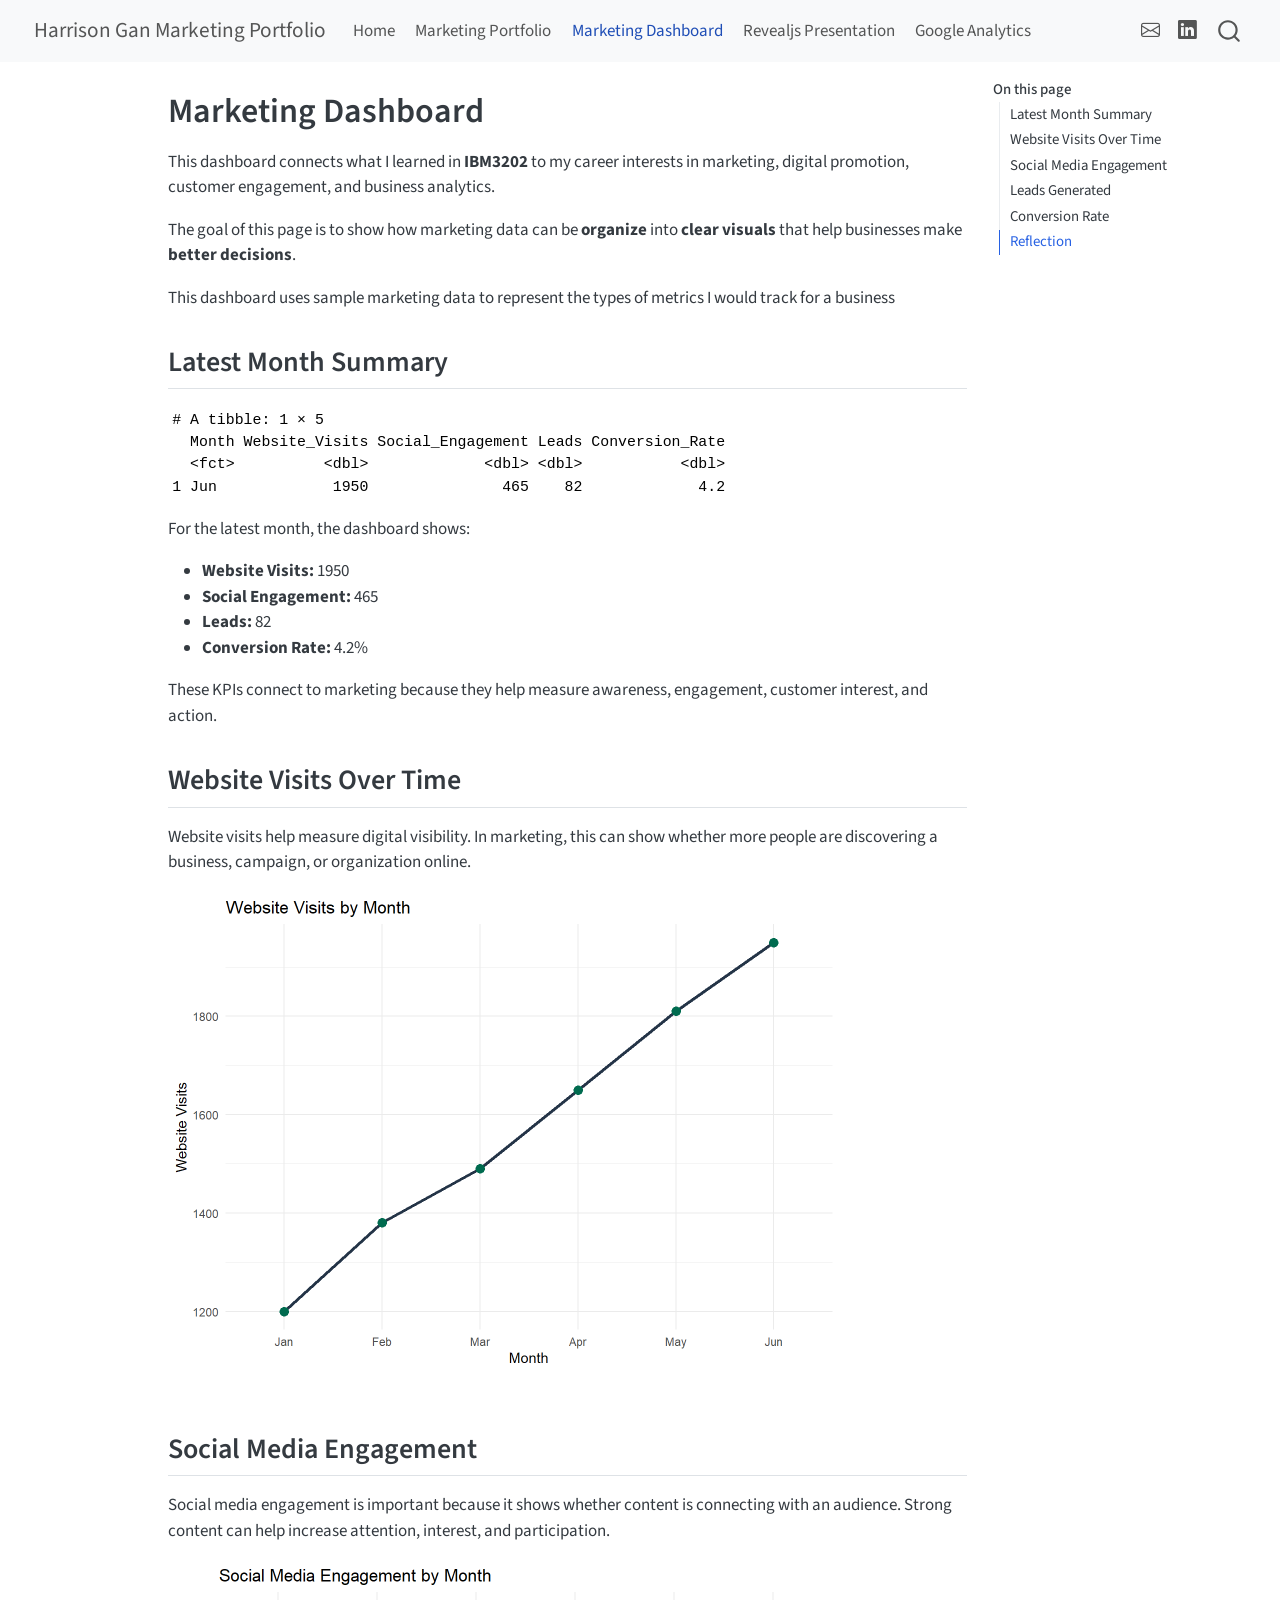
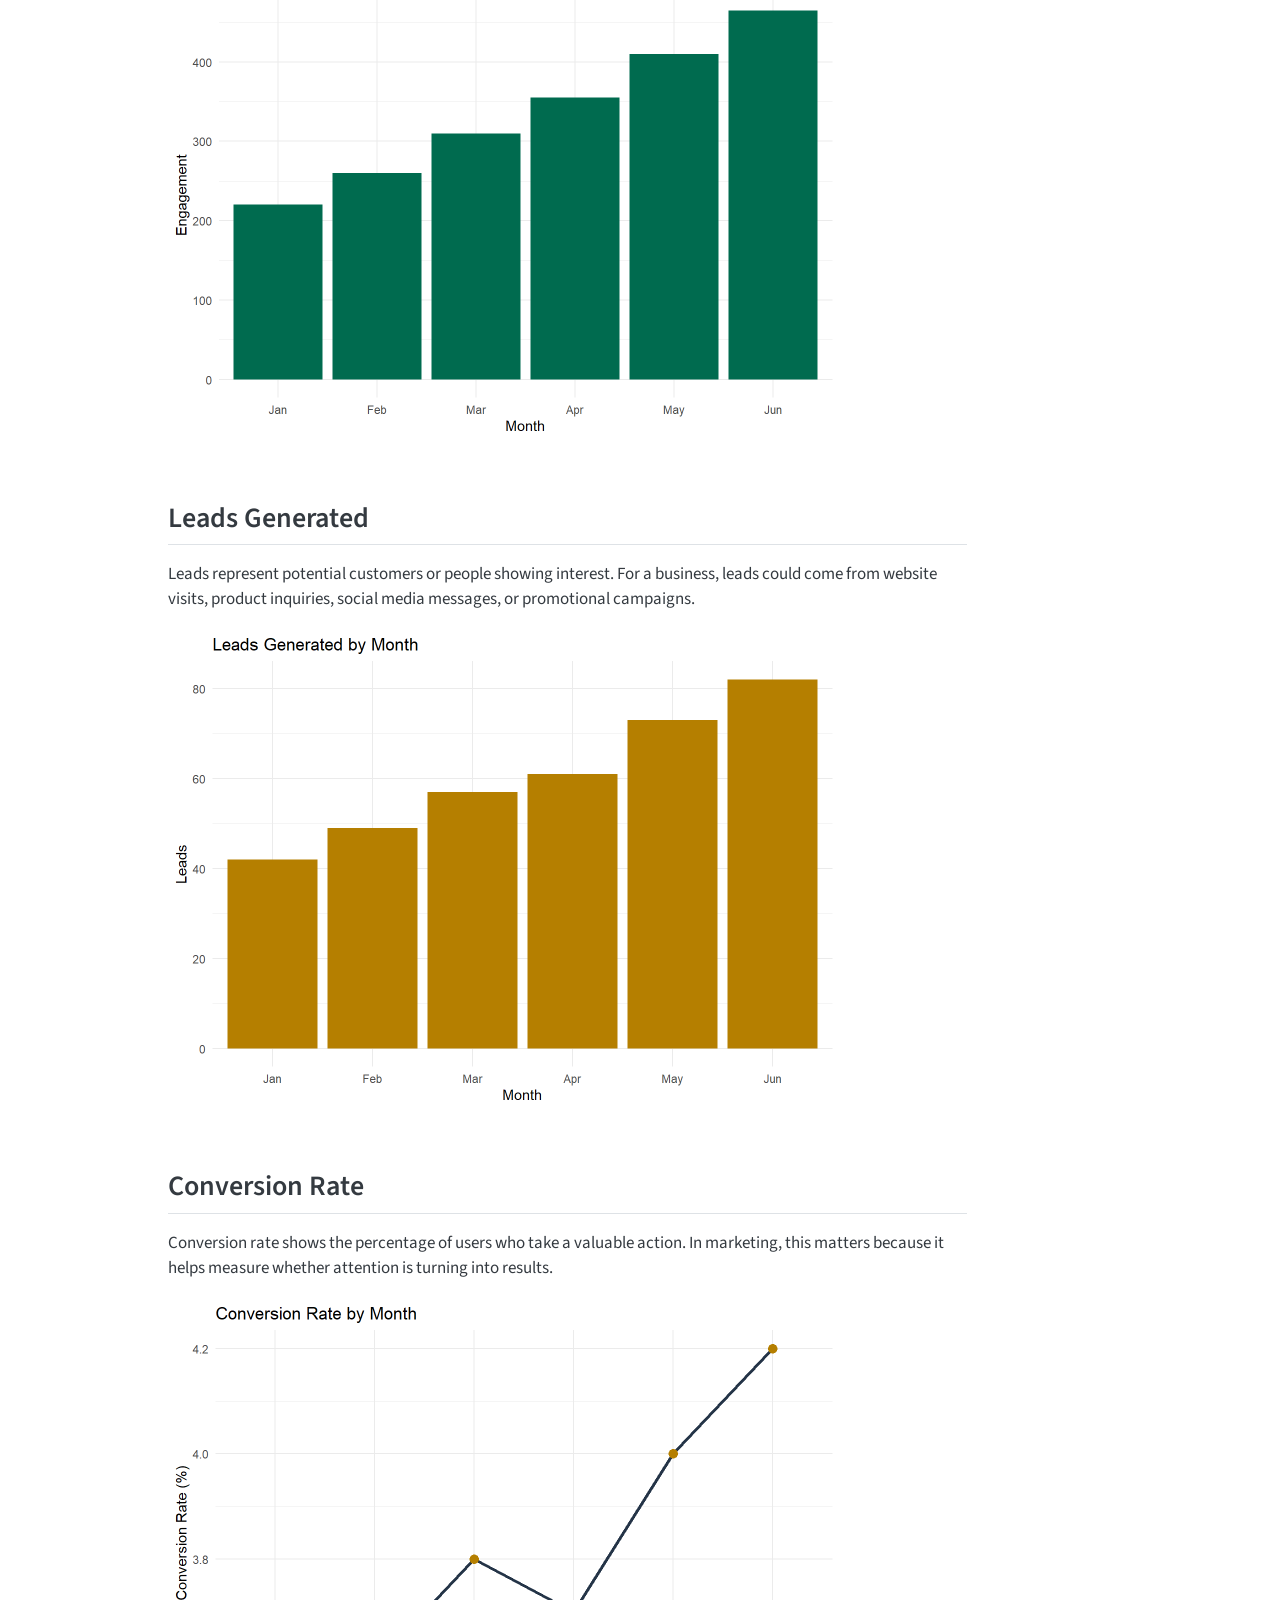
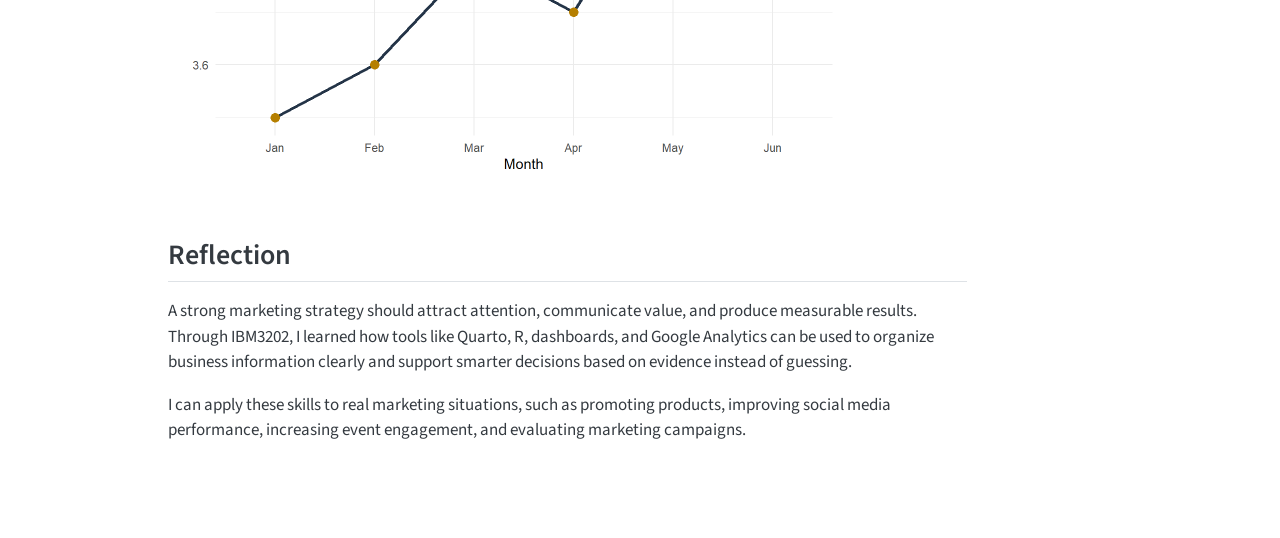
==== docs/dashboard.html @ 4f41158d "Add files via upload" ====
<!DOCTYPE html>
<html xmlns="http://www.w3.org/1999/xhtml" lang="en" xml:lang="en"><head>

<meta charset="utf-8">
<meta name="generator" content="quarto-1.8.25">

<meta name="viewport" content="width=device-width, initial-scale=1.0, user-scalable=yes">


<title>Marketing Dashboard – Harrison Gan Marketing Portfolio</title>
<style>
code{white-space: pre-wrap;}
span.smallcaps{font-variant: small-caps;}
div.columns{display: flex; gap: min(4vw, 1.5em);}
div.column{flex: auto; overflow-x: auto;}
div.hanging-indent{margin-left: 1.5em; text-indent: -1.5em;}
ul.task-list{list-style: none;}
ul.task-list li input[type="checkbox"] {
  width: 0.8em;
  margin: 0 0.8em 0.2em -1em; /* quarto-specific, see https://github.com/quarto-dev/quarto-cli/issues/4556 */ 
  vertical-align: middle;
}
</style>


<script src="site_libs/quarto-nav/quarto-nav.js"></script>
<script src="site_libs/quarto-nav/headroom.min.js"></script>
<script src="site_libs/clipboard/clipboard.min.js"></script>
<script src="site_libs/quarto-search/autocomplete.umd.js"></script>
<script src="site_libs/quarto-search/fuse.min.js"></script>
<script src="site_libs/quarto-search/quarto-search.js"></script>
<meta name="quarto:offset" content="./">
<script src="site_libs/quarto-html/quarto.js" type="module"></script>
<script src="site_libs/quarto-html/tabsets/tabsets.js" type="module"></script>
<script src="site_libs/quarto-html/axe/axe-check.js" type="module"></script>
<script src="site_libs/quarto-html/popper.min.js"></script>
<script src="site_libs/quarto-html/tippy.umd.min.js"></script>
<script src="site_libs/quarto-html/anchor.min.js"></script>
<link href="site_libs/quarto-html/tippy.css" rel="stylesheet">
<link href="site_libs/quarto-html/quarto-syntax-highlighting-7b89279ff1a6dce999919e0e67d4d9ec.css" rel="stylesheet" id="quarto-text-highlighting-styles">
<script src="site_libs/bootstrap/bootstrap.min.js"></script>
<link href="site_libs/bootstrap/bootstrap-icons.css" rel="stylesheet">
<link href="site_libs/bootstrap/bootstrap-e31584831b205ffbb2d98406f31c2a5b.min.css" rel="stylesheet" append-hash="true" id="quarto-bootstrap" data-mode="light">
<script id="quarto-search-options" type="application/json">{
  "location": "navbar",
  "copy-button": false,
  "collapse-after": 3,
  "panel-placement": "end",
  "type": "overlay",
  "limit": 50,
  "keyboard-shortcut": [
    "f",
    "/",
    "s"
  ],
  "show-item-context": false,
  "language": {
    "search-no-results-text": "No results",
    "search-matching-documents-text": "matching documents",
    "search-copy-link-title": "Copy link to search",
    "search-hide-matches-text": "Hide additional matches",
    "search-more-match-text": "more match in this document",
    "search-more-matches-text": "more matches in this document",
    "search-clear-button-title": "Clear",
    "search-text-placeholder": "",
    "search-detached-cancel-button-title": "Cancel",
    "search-submit-button-title": "Submit",
    "search-label": "Search"
  }
}</script>


<link rel="stylesheet" href="styles.css">
</head>

<body class="nav-fixed quarto-light">

<div id="quarto-search-results"></div>
  <header id="quarto-header" class="headroom fixed-top">
    <nav class="navbar navbar-expand-lg " data-bs-theme="dark">
      <div class="navbar-container container-fluid">
      <div class="navbar-brand-container mx-auto">
    <a href="./index.html" class="navbar-brand navbar-brand-logo">
    </a>
    <a class="navbar-brand" href="./index.html">
    <span class="navbar-title">Harrison Gan Marketing Portfolio</span>
    </a>
  </div>
            <div id="quarto-search" class="" title="Search"></div>
          <button class="navbar-toggler" type="button" data-bs-toggle="collapse" data-bs-target="#navbarCollapse" aria-controls="navbarCollapse" role="menu" aria-expanded="false" aria-label="Toggle navigation" onclick="if (window.quartoToggleHeadroom) { window.quartoToggleHeadroom(); }">
  <span class="navbar-toggler-icon"></span>
</button>
          <div class="collapse navbar-collapse" id="navbarCollapse">
            <ul class="navbar-nav navbar-nav-scroll me-auto">
  <li class="nav-item">
    <a class="nav-link" href="./index.html"> 
<span class="menu-text">Home</span></a>
  </li>  
  <li class="nav-item">
    <a class="nav-link" href="./projects.html"> 
<span class="menu-text">Marketing Portfolio</span></a>
  </li>  
  <li class="nav-item">
    <a class="nav-link active" href="./dashboard.html" aria-current="page"> 
<span class="menu-text">Marketing Dashboard</span></a>
  </li>  
  <li class="nav-item">
    <a class="nav-link" href="./presentation.html"> 
<span class="menu-text">Revealjs Presentation</span></a>
  </li>  
  <li class="nav-item">
    <a class="nav-link" href="./google-analytics.html"> 
<span class="menu-text">Google Analytics</span></a>
  </li>  
</ul>
            <ul class="navbar-nav navbar-nav-scroll ms-auto">
  <li class="nav-item compact">
    <a class="nav-link" href="mailto:harrisongan@cpp.edu"> <i class="bi bi-envelope" role="img" aria-label="Email">
</i> 
<span class="menu-text"></span></a>
  </li>  
  <li class="nav-item compact">
    <a class="nav-link" href="https://www.linkedin.com/in/harrison-gan-1943842a3"> <i class="bi bi-linkedin" role="img" aria-label="LinkedIn">
</i> 
<span class="menu-text"></span></a>
  </li>  
</ul>
          </div> <!-- /navcollapse -->
            <div class="quarto-navbar-tools">
</div>
      </div> <!-- /container-fluid -->
    </nav>
</header>
<!-- content -->
<div id="quarto-content" class="quarto-container page-columns page-rows-contents page-layout-article page-navbar">
<!-- sidebar -->
<!-- margin-sidebar -->
    <div id="quarto-margin-sidebar" class="sidebar margin-sidebar">
        <nav id="TOC" role="doc-toc" class="toc-active">
    <h2 id="toc-title">On this page</h2>
   
  <ul>
  <li><a href="#latest-month-summary" id="toc-latest-month-summary" class="nav-link active" data-scroll-target="#latest-month-summary">Latest Month Summary</a></li>
  <li><a href="#website-visits-over-time" id="toc-website-visits-over-time" class="nav-link" data-scroll-target="#website-visits-over-time">Website Visits Over Time</a></li>
  <li><a href="#social-media-engagement" id="toc-social-media-engagement" class="nav-link" data-scroll-target="#social-media-engagement">Social Media Engagement</a></li>
  <li><a href="#leads-generated" id="toc-leads-generated" class="nav-link" data-scroll-target="#leads-generated">Leads Generated</a></li>
  <li><a href="#conversion-rate" id="toc-conversion-rate" class="nav-link" data-scroll-target="#conversion-rate">Conversion Rate</a></li>
  <li><a href="#reflection" id="toc-reflection" class="nav-link" data-scroll-target="#reflection">Reflection</a></li>
  </ul>
</nav>
    </div>
<!-- main -->
<main class="content" id="quarto-document-content">

<header id="title-block-header" class="quarto-title-block default">
<div class="quarto-title">
<h1 class="title">Marketing Dashboard</h1>
</div>



<div class="quarto-title-meta">

    
  
    
  </div>
  


</header>


<p>This dashboard connects what I learned in <strong>IBM3202</strong> to my career interests in marketing, digital promotion, customer engagement, and business analytics.</p>
<p>The goal of this page is to show how marketing data can be <strong>organize</strong> into <strong>clear visuals</strong> that help businesses make <strong>better decisions</strong>.</p>
<p>This dashboard uses sample marketing data to represent the types of metrics I would track for a business</p>
<section id="latest-month-summary" class="level2">
<h2 class="anchored" data-anchor-id="latest-month-summary">Latest Month Summary</h2>
<div class="cell">
<div class="cell-output cell-output-stdout">
<pre><code># A tibble: 1 × 5
  Month Website_Visits Social_Engagement Leads Conversion_Rate
  &lt;fct&gt;          &lt;dbl&gt;             &lt;dbl&gt; &lt;dbl&gt;           &lt;dbl&gt;
1 Jun             1950               465    82             4.2</code></pre>
</div>
</div>
<p>For the latest month, the dashboard shows:</p>
<ul>
<li><strong>Website Visits:</strong> 1950</li>
<li><strong>Social Engagement:</strong> 465</li>
<li><strong>Leads:</strong> 82</li>
<li><strong>Conversion Rate:</strong> 4.2%</li>
</ul>
<p>These KPIs connect to marketing because they help measure awareness, engagement, customer interest, and action.</p>
</section>
<section id="website-visits-over-time" class="level2">
<h2 class="anchored" data-anchor-id="website-visits-over-time">Website Visits Over Time</h2>
<p>Website visits help measure digital visibility. In marketing, this can show whether more people are discovering a business, campaign, or organization online.</p>
<div class="cell">
<div class="cell-output-display">
<div>
<figure class="figure">
<p><img src="dashboard_files/figure-html/unnamed-chunk-2-1.png" class="img-fluid figure-img" width="672"></p>
</figure>
</div>
</div>
</div>
</section>
<section id="social-media-engagement" class="level2">
<h2 class="anchored" data-anchor-id="social-media-engagement">Social Media Engagement</h2>
<p>Social media engagement is important because it shows whether content is connecting with an audience. Strong content can help increase attention, interest, and participation.</p>
<div class="cell">
<div class="cell-output-display">
<div>
<figure class="figure">
<p><img src="dashboard_files/figure-html/unnamed-chunk-3-1.png" class="img-fluid figure-img" width="672"></p>
</figure>
</div>
</div>
</div>
</section>
<section id="leads-generated" class="level2">
<h2 class="anchored" data-anchor-id="leads-generated">Leads Generated</h2>
<p>Leads represent potential customers or people showing interest. For a business, leads could come from website visits, product inquiries, social media messages, or promotional campaigns.</p>
<div class="cell">
<div class="cell-output-display">
<div>
<figure class="figure">
<p><img src="dashboard_files/figure-html/unnamed-chunk-4-1.png" class="img-fluid figure-img" width="672"></p>
</figure>
</div>
</div>
</div>
</section>
<section id="conversion-rate" class="level2">
<h2 class="anchored" data-anchor-id="conversion-rate">Conversion Rate</h2>
<p>Conversion rate shows the percentage of users who take a valuable action. In marketing, this matters because it helps measure whether attention is turning into results.</p>
<div class="cell">
<div class="cell-output-display">
<div>
<figure class="figure">
<p><img src="dashboard_files/figure-html/unnamed-chunk-5-1.png" class="img-fluid figure-img" width="672"></p>
</figure>
</div>
</div>
</div>
</section>
<section id="reflection" class="level2">
<h2 class="anchored" data-anchor-id="reflection">Reflection</h2>
<p>A strong marketing strategy should attract attention, communicate value, and produce measurable results. Through IBM3202, I learned how tools like Quarto, R, dashboards, and Google Analytics can be used to organize business information clearly and support smarter decisions based on evidence instead of guessing.</p>
<p>I can apply these skills to real marketing situations, such as promoting products, improving social media performance, increasing event engagement, and evaluating marketing campaigns.</p>


</section>

</main> <!-- /main -->
<script id="quarto-html-after-body" type="application/javascript">
  window.document.addEventListener("DOMContentLoaded", function (event) {
    const icon = "";
    const anchorJS = new window.AnchorJS();
    anchorJS.options = {
      placement: 'right',
      icon: icon
    };
    anchorJS.add('.anchored');
    const isCodeAnnotation = (el) => {
      for (const clz of el.classList) {
        if (clz.startsWith('code-annotation-')) {                     
          return true;
        }
      }
      return false;
    }
    const onCopySuccess = function(e) {
      // button target
      const button = e.trigger;
      // don't keep focus
      button.blur();
      // flash "checked"
      button.classList.add('code-copy-button-checked');
      var currentTitle = button.getAttribute("title");
      button.setAttribute("title", "Copied!");
      let tooltip;
      if (window.bootstrap) {
        button.setAttribute("data-bs-toggle", "tooltip");
        button.setAttribute("data-bs-placement", "left");
        button.setAttribute("data-bs-title", "Copied!");
        tooltip = new bootstrap.Tooltip(button, 
          { trigger: "manual", 
            customClass: "code-copy-button-tooltip",
            offset: [0, -8]});
        tooltip.show();    
      }
      setTimeout(function() {
        if (tooltip) {
          tooltip.hide();
          button.removeAttribute("data-bs-title");
          button.removeAttribute("data-bs-toggle");
          button.removeAttribute("data-bs-placement");
        }
        button.setAttribute("title", currentTitle);
        button.classList.remove('code-copy-button-checked');
      }, 1000);
      // clear code selection
      e.clearSelection();
    }
    const getTextToCopy = function(trigger) {
      const outerScaffold = trigger.parentElement.cloneNode(true);
      const codeEl = outerScaffold.querySelector('code');
      for (const childEl of codeEl.children) {
        if (isCodeAnnotation(childEl)) {
          childEl.remove();
        }
      }
      return codeEl.innerText;
    }
    const clipboard = new window.ClipboardJS('.code-copy-button:not([data-in-quarto-modal])', {
      text: getTextToCopy
    });
    clipboard.on('success', onCopySuccess);
    if (window.document.getElementById('quarto-embedded-source-code-modal')) {
      const clipboardModal = new window.ClipboardJS('.code-copy-button[data-in-quarto-modal]', {
        text: getTextToCopy,
        container: window.document.getElementById('quarto-embedded-source-code-modal')
      });
      clipboardModal.on('success', onCopySuccess);
    }
      var localhostRegex = new RegExp(/^(?:http|https):\/\/localhost\:?[0-9]*\//);
      var mailtoRegex = new RegExp(/^mailto:/);
        var filterRegex = new RegExp('/' + window.location.host + '/');
      var isInternal = (href) => {
          return filterRegex.test(href) || localhostRegex.test(href) || mailtoRegex.test(href);
      }
      // Inspect non-navigation links and adorn them if external
     var links = window.document.querySelectorAll('a[href]:not(.nav-link):not(.navbar-brand):not(.toc-action):not(.sidebar-link):not(.sidebar-item-toggle):not(.pagination-link):not(.no-external):not([aria-hidden]):not(.dropdown-item):not(.quarto-navigation-tool):not(.about-link)');
      for (var i=0; i<links.length; i++) {
        const link = links[i];
        if (!isInternal(link.href)) {
          // undo the damage that might have been done by quarto-nav.js in the case of
          // links that we want to consider external
          if (link.dataset.originalHref !== undefined) {
            link.href = link.dataset.originalHref;
          }
        }
      }
    function tippyHover(el, contentFn, onTriggerFn, onUntriggerFn) {
      const config = {
        allowHTML: true,
        maxWidth: 500,
        delay: 100,
        arrow: false,
        appendTo: function(el) {
            return el.parentElement;
        },
        interactive: true,
        interactiveBorder: 10,
        theme: 'quarto',
        placement: 'bottom-start',
      };
      if (contentFn) {
        config.content = contentFn;
      }
      if (onTriggerFn) {
        config.onTrigger = onTriggerFn;
      }
      if (onUntriggerFn) {
        config.onUntrigger = onUntriggerFn;
      }
      window.tippy(el, config); 
    }
    const noterefs = window.document.querySelectorAll('a[role="doc-noteref"]');
    for (var i=0; i<noterefs.length; i++) {
      const ref = noterefs[i];
      tippyHover(ref, function() {
        // use id or data attribute instead here
        let href = ref.getAttribute('data-footnote-href') || ref.getAttribute('href');
        try { href = new URL(href).hash; } catch {}
        const id = href.replace(/^#\/?/, "");
        const note = window.document.getElementById(id);
        if (note) {
          return note.innerHTML;
        } else {
          return "";
        }
      });
    }
    const xrefs = window.document.querySelectorAll('a.quarto-xref');
    const processXRef = (id, note) => {
      // Strip column container classes
      const stripColumnClz = (el) => {
        el.classList.remove("page-full", "page-columns");
        if (el.children) {
          for (const child of el.children) {
            stripColumnClz(child);
          }
        }
      }
      stripColumnClz(note)
      if (id === null || id.startsWith('sec-')) {
        // Special case sections, only their first couple elements
        const container = document.createElement("div");
        if (note.children && note.children.length > 2) {
          container.appendChild(note.children[0].cloneNode(true));
          for (let i = 1; i < note.children.length; i++) {
            const child = note.children[i];
            if (child.tagName === "P" && child.innerText === "") {
              continue;
            } else {
              container.appendChild(child.cloneNode(true));
              break;
            }
          }
          if (window.Quarto?.typesetMath) {
            window.Quarto.typesetMath(container);
          }
          return container.innerHTML
        } else {
          if (window.Quarto?.typesetMath) {
            window.Quarto.typesetMath(note);
          }
          return note.innerHTML;
        }
      } else {
        // Remove any anchor links if they are present
        const anchorLink = note.querySelector('a.anchorjs-link');
        if (anchorLink) {
          anchorLink.remove();
        }
        if (window.Quarto?.typesetMath) {
          window.Quarto.typesetMath(note);
        }
        if (note.classList.contains("callout")) {
          return note.outerHTML;
        } else {
          return note.innerHTML;
        }
      }
    }
    for (var i=0; i<xrefs.length; i++) {
      const xref = xrefs[i];
      tippyHover(xref, undefined, function(instance) {
        instance.disable();
        let url = xref.getAttribute('href');
        let hash = undefined; 
        if (url.startsWith('#')) {
          hash = url;
        } else {
          try { hash = new URL(url).hash; } catch {}
        }
        if (hash) {
          const id = hash.replace(/^#\/?/, "");
          const note = window.document.getElementById(id);
          if (note !== null) {
            try {
              const html = processXRef(id, note.cloneNode(true));
              instance.setContent(html);
            } finally {
              instance.enable();
              instance.show();
            }
          } else {
            // See if we can fetch this
            fetch(url.split('#')[0])
            .then(res => res.text())
            .then(html => {
              const parser = new DOMParser();
              const htmlDoc = parser.parseFromString(html, "text/html");
              const note = htmlDoc.getElementById(id);
              if (note !== null) {
                const html = processXRef(id, note);
                instance.setContent(html);
              } 
            }).finally(() => {
              instance.enable();
              instance.show();
            });
          }
        } else {
          // See if we can fetch a full url (with no hash to target)
          // This is a special case and we should probably do some content thinning / targeting
          fetch(url)
          .then(res => res.text())
          .then(html => {
            const parser = new DOMParser();
            const htmlDoc = parser.parseFromString(html, "text/html");
            const note = htmlDoc.querySelector('main.content');
            if (note !== null) {
              // This should only happen for chapter cross references
              // (since there is no id in the URL)
              // remove the first header
              if (note.children.length > 0 && note.children[0].tagName === "HEADER") {
                note.children[0].remove();
              }
              const html = processXRef(null, note);
              instance.setContent(html);
            } 
          }).finally(() => {
            instance.enable();
            instance.show();
          });
        }
      }, function(instance) {
      });
    }
        let selectedAnnoteEl;
        const selectorForAnnotation = ( cell, annotation) => {
          let cellAttr = 'data-code-cell="' + cell + '"';
          let lineAttr = 'data-code-annotation="' +  annotation + '"';
          const selector = 'span[' + cellAttr + '][' + lineAttr + ']';
          return selector;
        }
        const selectCodeLines = (annoteEl) => {
          const doc = window.document;
          const targetCell = annoteEl.getAttribute("data-target-cell");
          const targetAnnotation = annoteEl.getAttribute("data-target-annotation");
          const annoteSpan = window.document.querySelector(selectorForAnnotation(targetCell, targetAnnotation));
          const lines = annoteSpan.getAttribute("data-code-lines").split(",");
          const lineIds = lines.map((line) => {
            return targetCell + "-" + line;
          })
          let top = null;
          let height = null;
          let parent = null;
          if (lineIds.length > 0) {
              //compute the position of the single el (top and bottom and make a div)
              const el = window.document.getElementById(lineIds[0]);
              top = el.offsetTop;
              height = el.offsetHeight;
              parent = el.parentElement.parentElement;
            if (lineIds.length > 1) {
              const lastEl = window.document.getElementById(lineIds[lineIds.length - 1]);
              const bottom = lastEl.offsetTop + lastEl.offsetHeight;
              height = bottom - top;
            }
            if (top !== null && height !== null && parent !== null) {
              // cook up a div (if necessary) and position it 
              let div = window.document.getElementById("code-annotation-line-highlight");
              if (div === null) {
                div = window.document.createElement("div");
                div.setAttribute("id", "code-annotation-line-highlight");
                div.style.position = 'absolute';
                parent.appendChild(div);
              }
              div.style.top = top - 2 + "px";
              div.style.height = height + 4 + "px";
              div.style.left = 0;
              let gutterDiv = window.document.getElementById("code-annotation-line-highlight-gutter");
              if (gutterDiv === null) {
                gutterDiv = window.document.createElement("div");
                gutterDiv.setAttribute("id", "code-annotation-line-highlight-gutter");
                gutterDiv.style.position = 'absolute';
                const codeCell = window.document.getElementById(targetCell);
                const gutter = codeCell.querySelector('.code-annotation-gutter');
                gutter.appendChild(gutterDiv);
              }
              gutterDiv.style.top = top - 2 + "px";
              gutterDiv.style.height = height + 4 + "px";
            }
            selectedAnnoteEl = annoteEl;
          }
        };
        const unselectCodeLines = () => {
          const elementsIds = ["code-annotation-line-highlight", "code-annotation-line-highlight-gutter"];
          elementsIds.forEach((elId) => {
            const div = window.document.getElementById(elId);
            if (div) {
              div.remove();
            }
          });
          selectedAnnoteEl = undefined;
        };
          // Handle positioning of the toggle
      window.addEventListener(
        "resize",
        throttle(() => {
          elRect = undefined;
          if (selectedAnnoteEl) {
            selectCodeLines(selectedAnnoteEl);
          }
        }, 10)
      );
      function throttle(fn, ms) {
      let throttle = false;
      let timer;
        return (...args) => {
          if(!throttle) { // first call gets through
              fn.apply(this, args);
              throttle = true;
          } else { // all the others get throttled
              if(timer) clearTimeout(timer); // cancel #2
              timer = setTimeout(() => {
                fn.apply(this, args);
                timer = throttle = false;
              }, ms);
          }
        };
      }
        // Attach click handler to the DT
        const annoteDls = window.document.querySelectorAll('dt[data-target-cell]');
        for (const annoteDlNode of annoteDls) {
          annoteDlNode.addEventListener('click', (event) => {
            const clickedEl = event.target;
            if (clickedEl !== selectedAnnoteEl) {
              unselectCodeLines();
              const activeEl = window.document.querySelector('dt[data-target-cell].code-annotation-active');
              if (activeEl) {
                activeEl.classList.remove('code-annotation-active');
              }
              selectCodeLines(clickedEl);
              clickedEl.classList.add('code-annotation-active');
            } else {
              // Unselect the line
              unselectCodeLines();
              clickedEl.classList.remove('code-annotation-active');
            }
          });
        }
    const findCites = (el) => {
      const parentEl = el.parentElement;
      if (parentEl) {
        const cites = parentEl.dataset.cites;
        if (cites) {
          return {
            el,
            cites: cites.split(' ')
          };
        } else {
          return findCites(el.parentElement)
        }
      } else {
        return undefined;
      }
    };
    var bibliorefs = window.document.querySelectorAll('a[role="doc-biblioref"]');
    for (var i=0; i<bibliorefs.length; i++) {
      const ref = bibliorefs[i];
      const citeInfo = findCites(ref);
      if (citeInfo) {
        tippyHover(citeInfo.el, function() {
          var popup = window.document.createElement('div');
          citeInfo.cites.forEach(function(cite) {
            var citeDiv = window.document.createElement('div');
            citeDiv.classList.add('hanging-indent');
            citeDiv.classList.add('csl-entry');
            var biblioDiv = window.document.getElementById('ref-' + cite);
            if (biblioDiv) {
              citeDiv.innerHTML = biblioDiv.innerHTML;
            }
            popup.appendChild(citeDiv);
          });
          return popup.innerHTML;
        });
      }
    }
  });
  </script>
</div> <!-- /content -->




</body></html>
---- docs/site_libs/quarto-html/tippy.css ----
.tippy-box[data-animation=fade][data-state=hidden]{opacity:0}[data-tippy-root]{max-width:calc(100vw - 10px)}.tippy-box{position:relative;background-color:#333;color:#fff;border-radius:4px;font-size:14px;line-height:1.4;white-space:normal;outline:0;transition-property:transform,visibility,opacity}.tippy-box[data-placement^=top]>.tippy-arrow{bottom:0}.tippy-box[data-placement^=top]>.tippy-arrow:before{bottom:-7px;left:0;border-width:8px 8px 0;border-top-color:initial;transform-origin:center top}.tippy-box[data-placement^=bottom]>.tippy-arrow{top:0}.tippy-box[data-placement^=bottom]>.tippy-arrow:before{top:-7px;left:0;border-width:0 8px 8px;border-bottom-color:initial;transform-origin:center bottom}.tippy-box[data-placement^=left]>.tippy-arrow{right:0}.tippy-box[data-placement^=left]>.tippy-arrow:before{border-width:8px 0 8px 8px;border-left-color:initial;right:-7px;transform-origin:center left}.tippy-box[data-placement^=right]>.tippy-arrow{left:0}.tippy-box[data-placement^=right]>.tippy-arrow:before{left:-7px;border-width:8px 8px 8px 0;border-right-color:initial;transform-origin:center right}.tippy-box[data-inertia][data-state=visible]{transition-timing-function:cubic-bezier(.54,1.5,.38,1.11)}.tippy-arrow{width:16px;height:16px;color:#333}.tippy-arrow:before{content:"";position:absolute;border-color:transparent;border-style:solid}.tippy-content{position:relative;padding:5px 9px;z-index:1}
---- docs/site_libs/quarto-html/quarto-syntax-highlighting-7b89279ff1a6dce999919e0e67d4d9ec.css ----
/* quarto syntax highlight colors */
:root {
  --quarto-hl-ot-color: #003B4F;
  --quarto-hl-at-color: #657422;
  --quarto-hl-ss-color: #20794D;
  --quarto-hl-an-color: #5E5E5E;
  --quarto-hl-fu-color: #4758AB;
  --quarto-hl-st-color: #20794D;
  --quarto-hl-cf-color: #003B4F;
  --quarto-hl-op-color: #5E5E5E;
  --quarto-hl-er-color: #AD0000;
  --quarto-hl-bn-color: #AD0000;
  --quarto-hl-al-color: #AD0000;
  --quarto-hl-va-color: #111111;
  --quarto-hl-bu-color: inherit;
  --quarto-hl-ex-color: inherit;
  --quarto-hl-pp-color: #AD0000;
  --quarto-hl-in-color: #5E5E5E;
  --quarto-hl-vs-color: #20794D;
  --quarto-hl-wa-color: #5E5E5E;
  --quarto-hl-do-color: #5E5E5E;
  --quarto-hl-im-color: #00769E;
  --quarto-hl-ch-color: #20794D;
  --quarto-hl-dt-color: #AD0000;
  --quarto-hl-fl-color: #AD0000;
  --quarto-hl-co-color: #5E5E5E;
  --quarto-hl-cv-color: #5E5E5E;
  --quarto-hl-cn-color: #8f5902;
  --quarto-hl-sc-color: #5E5E5E;
  --quarto-hl-dv-color: #AD0000;
  --quarto-hl-kw-color: #003B4F;
}

/* other quarto variables */
:root {
  --quarto-font-monospace: SFMono-Regular, Menlo, Monaco, Consolas, "Liberation Mono", "Courier New", monospace;
}

/* syntax highlight based on Pandoc's rules */
pre > code.sourceCode > span {
  color: #003B4F;
}

code.sourceCode > span {
  color: #003B4F;
}

div.sourceCode,
div.sourceCode pre.sourceCode {
  color: #003B4F;
}

/* Normal */
code span {
  color: #003B4F;
}

/* Alert */
code span.al {
  color: #AD0000;
  font-style: inherit;
}

/* Annotation */
code span.an {
  color: #5E5E5E;
  font-style: inherit;
}

/* Attribute */
code span.at {
  color: #657422;
  font-style: inherit;
}

/* BaseN */
code span.bn {
  color: #AD0000;
  font-style: inherit;
}

/* BuiltIn */
code span.bu {
  font-style: inherit;
}

/* ControlFlow */
code span.cf {
  color: #003B4F;
  font-weight: bold;
  font-style: inherit;
}

/* Char */
code span.ch {
  color: #20794D;
  font-style: inherit;
}

/* Constant */
code span.cn {
  color: #8f5902;
  font-style: inherit;
}

/* Comment */
code span.co {
  color: #5E5E5E;
  font-style: inherit;
}

/* CommentVar */
code span.cv {
  color: #5E5E5E;
  font-style: italic;
}

/* Documentation */
code span.do {
  color: #5E5E5E;
  font-style: italic;
}

/* DataType */
code span.dt {
  color: #AD0000;
  font-style: inherit;
}

/* DecVal */
code span.dv {
  color: #AD0000;
  font-style: inherit;
}

/* Error */
code span.er {
  color: #AD0000;
  font-style: inherit;
}

/* Extension */
code span.ex {
  font-style: inherit;
}

/* Float */
code span.fl {
  color: #AD0000;
  font-style: inherit;
}

/* Function */
code span.fu {
  color: #4758AB;
  font-style: inherit;
}

/* Import */
code span.im {
  color: #00769E;
  font-style: inherit;
}

/* Information */
code span.in {
  color: #5E5E5E;
  font-style: inherit;
}

/* Keyword */
code span.kw {
  color: #003B4F;
  font-weight: bold;
  font-style: inherit;
}

/* Operator */
code span.op {
  color: #5E5E5E;
  font-style: inherit;
}

/* Other */
code span.ot {
  color: #003B4F;
  font-style: inherit;
}

/* Preprocessor */
code span.pp {
  color: #AD0000;
  font-style: inherit;
}

/* SpecialChar */
code span.sc {
  color: #5E5E5E;
  font-style: inherit;
}

/* SpecialString */
code span.ss {
  color: #20794D;
  font-style: inherit;
}

/* String */
code span.st {
  color: #20794D;
  font-style: inherit;
}

/* Variable */
code span.va {
  color: #111111;
  font-style: inherit;
}

/* VerbatimString */
code span.vs {
  color: #20794D;
  font-style: inherit;
}

/* Warning */
code span.wa {
  color: #5E5E5E;
  font-style: italic;
}

.prevent-inlining {
  content: "</";
}

/*# sourceMappingURL=3944bc705cfaf4c80e56f77c5205168a.css.map */
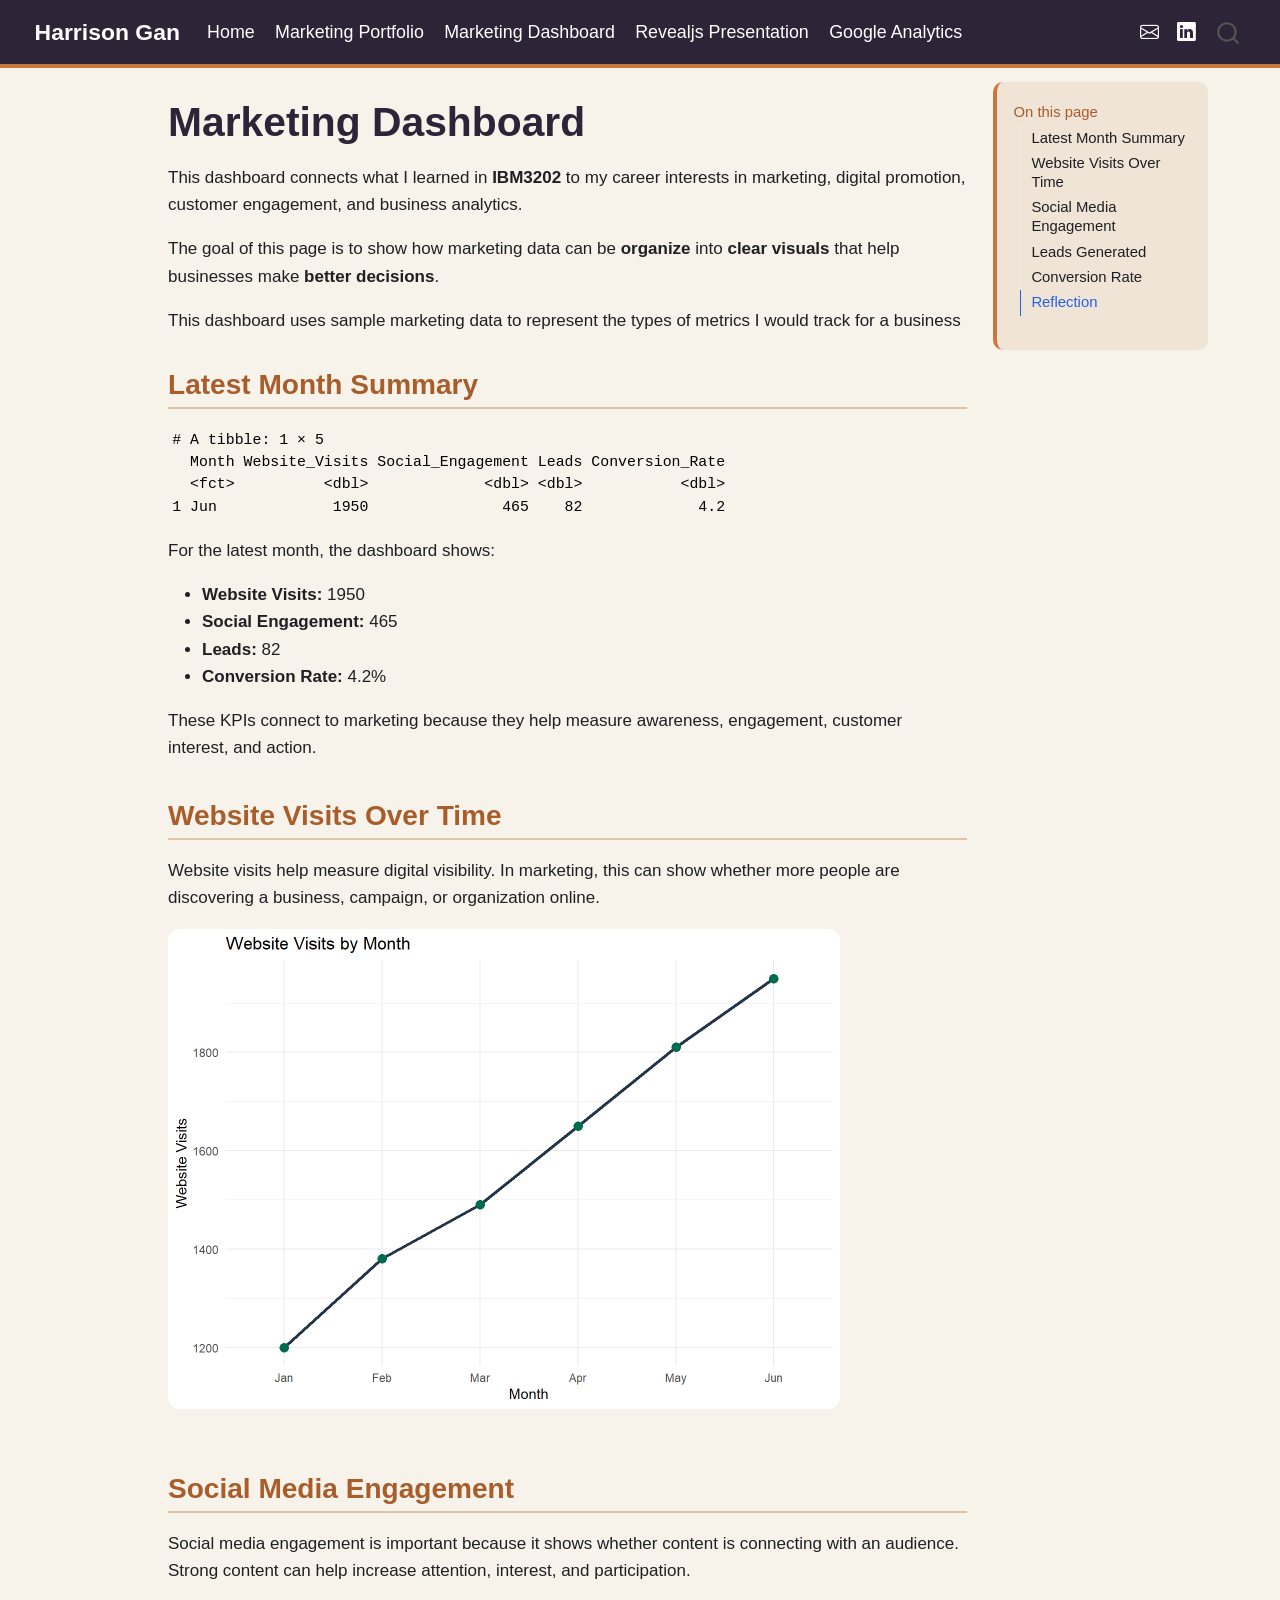
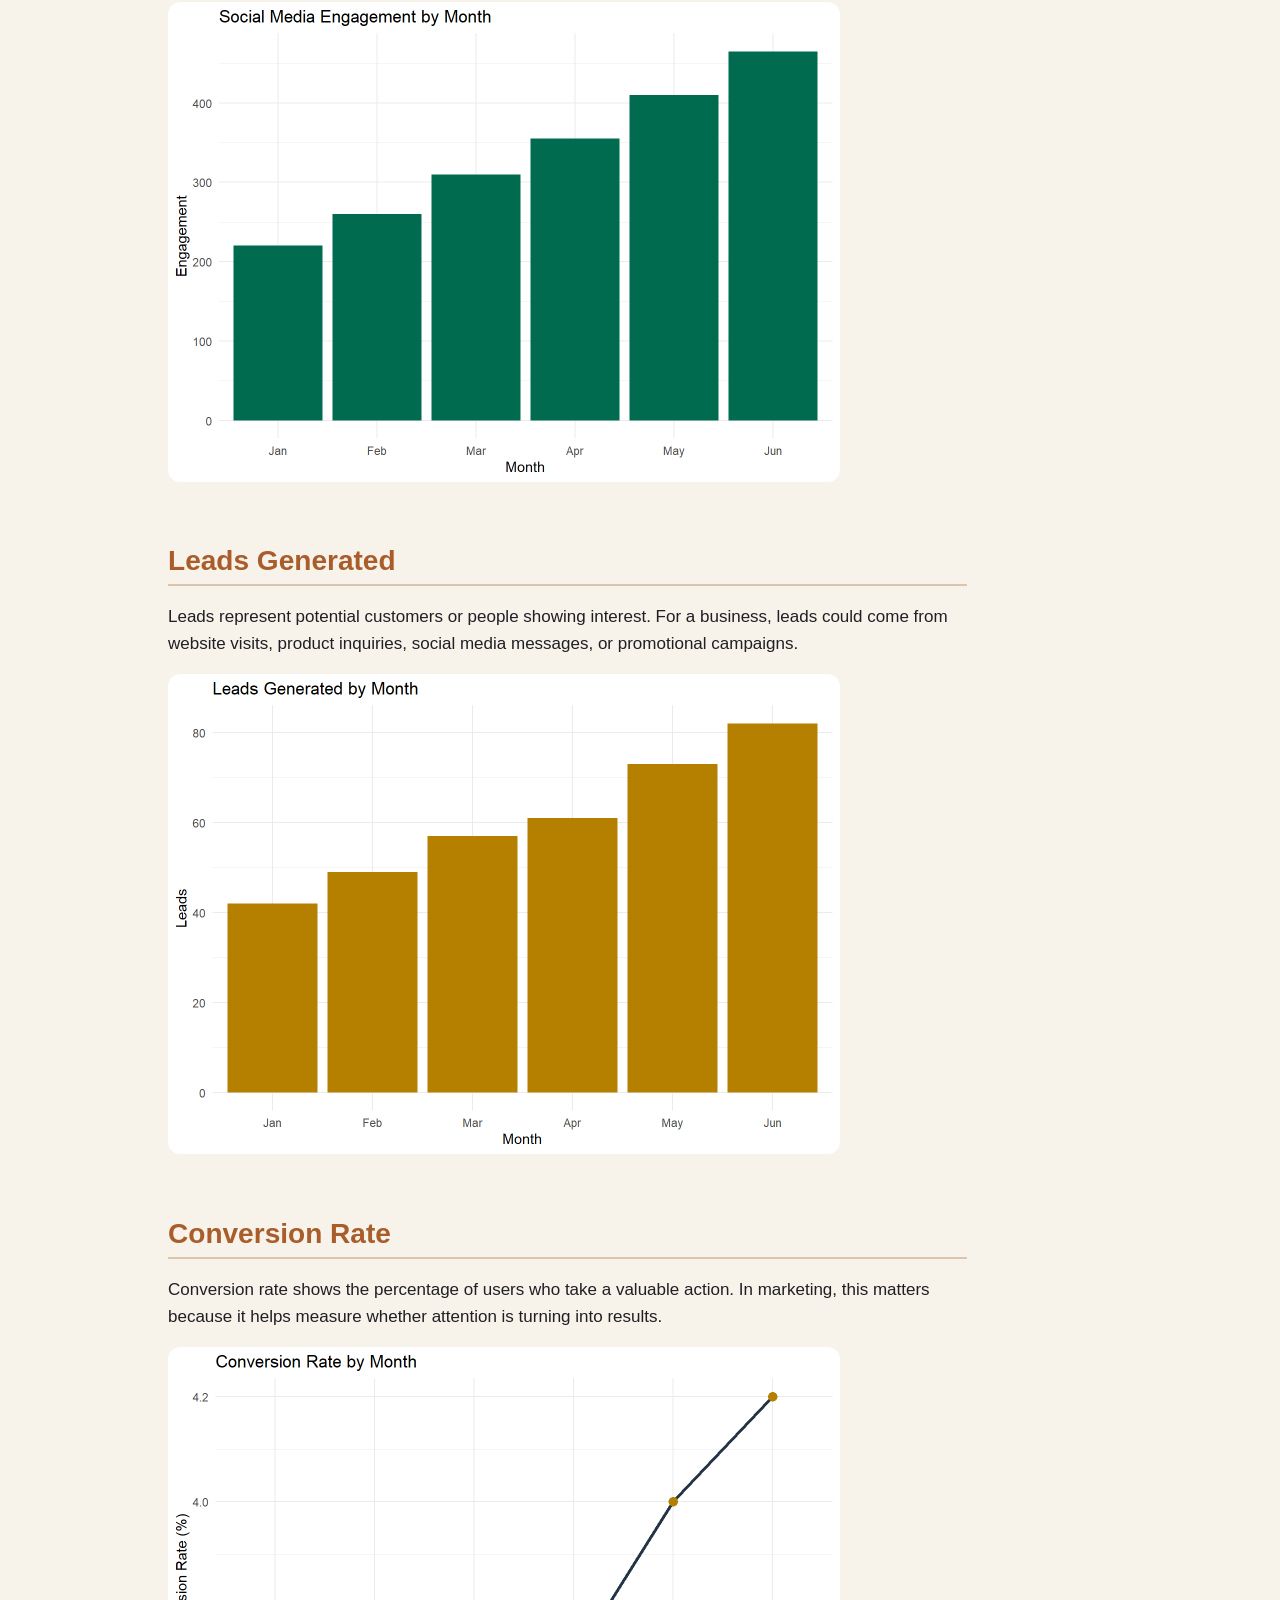
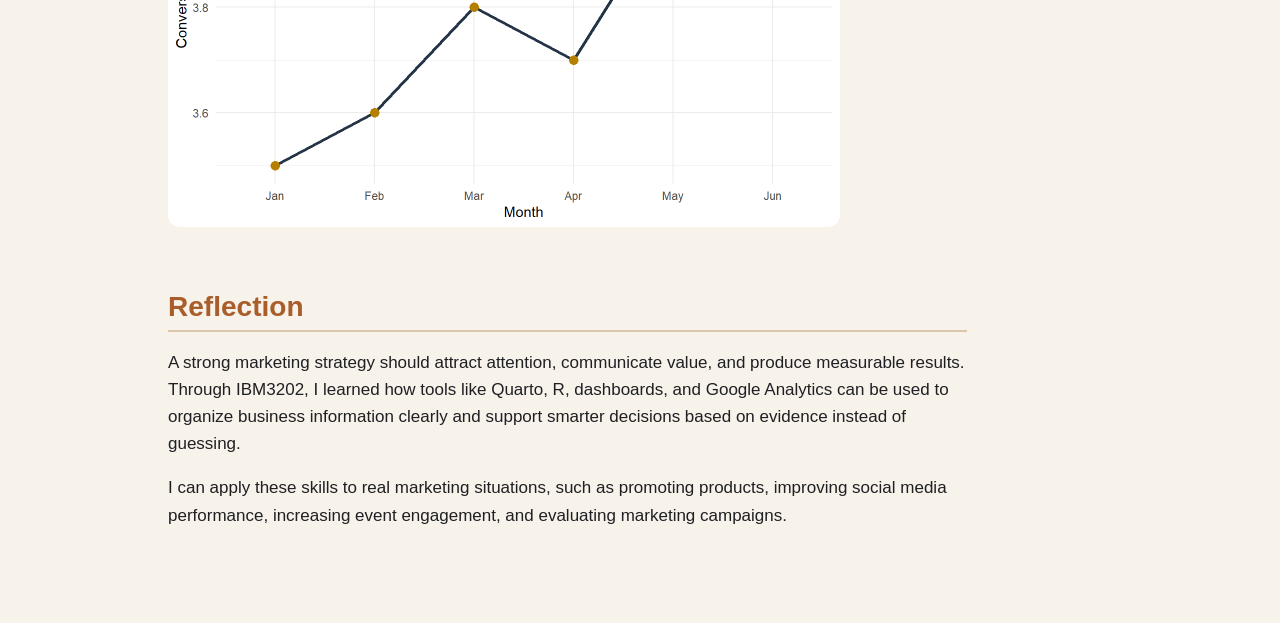
==== commit 335b358f: "Add files via upload" ====
--- a/docs/dashboard.html
+++ b/docs/dashboard.html
@@ -7,7 +7,7 @@
 <meta name="viewport" content="width=device-width, initial-scale=1.0, user-scalable=yes">
 
 
-<title>Marketing Dashboard – Harrison Gan Marketing Portfolio</title>
+<title>Marketing Dashboard – Harrison Gan</title>
 <style>
 code{white-space: pre-wrap;}
 span.smallcaps{font-variant: small-caps;}
@@ -83,7 +83,7 @@
     <a href="./index.html" class="navbar-brand navbar-brand-logo">
     </a>
     <a class="navbar-brand" href="./index.html">
-    <span class="navbar-title">Harrison Gan Marketing Portfolio</span>
+    <span class="navbar-title">Harrison Gan</span>
     </a>
   </div>
             <div id="quarto-search" class="" title="Search"></div>
--- a/docs/styles.css
+++ b/docs/styles.css
@@ -0,0 +1,232 @@
+/* =========================
+   Harrison Gan Professional Theme
+   ========================= */
+
+/* Entire website background */
+body {
+  font-family: Arial, Helvetica, sans-serif;
+  line-height: 1.6;
+  background-color: #f7f2ea;
+  color: #1f1f24;
+}
+
+/* Main content area */
+main.content {
+  background-color: #f7f2ea;
+  max-width: 1100px;
+  padding-top: 1.5rem;
+}
+
+/* Navbar */
+.navbar {
+  background-color: #2d2438 !important;
+  font-size: 1.05rem;
+  border-bottom: 4px solid #c7783e;
+}
+
+/* Navbar title */
+.navbar-title {
+  font-size: 1.35rem;
+  font-weight: 700;
+  color: #ffffff !important;
+}
+
+/* Navbar links */
+.navbar a {
+  color: #ffffff !important;
+}
+
+.navbar a:hover {
+  color: #f0b27a !important;
+}
+
+/* Main page titles */
+h1 {
+  color: #2d2438;
+  font-weight: 800;
+  font-size: 2.4rem;
+}
+
+/* Section titles */
+h2 {
+  color: #a85d2a;
+  font-weight: 800;
+  border-bottom: 2px solid #d9c6ad;
+  padding-bottom: 0.35rem;
+  margin-top: 2.2rem;
+}
+
+/* Smaller headings */
+h3 {
+  color: #2f6f73;
+  font-weight: 700;
+}
+
+/* Links */
+a {
+  color: #2f6f73;
+  font-weight: 600;
+}
+
+a:hover {
+  color: #a85d2a;
+}
+
+/* Homepage hero section */
+.hero {
+  display: grid;
+  grid-template-columns: 1fr 1.5fr;
+  gap: 3rem;
+  align-items: center;
+  padding: 2.5rem;
+  background-color: #efe4d6;
+  border-radius: 18px;
+  border: 1px solid #d9c6ad;
+  margin-bottom: 2rem;
+}
+
+/* Hero name */
+.hero-name {
+  font-size: 2.8rem;
+  color: #2d2438;
+  font-weight: 800;
+  margin-bottom: 1rem;
+}
+
+/* Hero subtitle */
+.hero-title {
+  font-size: 1.55rem;
+  font-weight: 800;
+  color: #2f6f73;
+  margin-bottom: 1.3rem;
+}
+
+/* Hero paragraph */
+.hero-text {
+  font-size: 1.12rem;
+  max-width: 650px;
+}
+
+/* Headshot */
+.hero-photo {
+  width: 230px;
+  height: 230px;
+  border-radius: 50%;
+  object-fit: cover;
+  display: block;
+  border: 6px solid #ffffff;
+  box-shadow: 0 8px 24px rgba(45, 36, 56, 0.25);
+}
+
+/* Buttons */
+.hero-buttons {
+  margin-top: 2rem;
+}
+
+.btn-primary {
+  background-color: #2d2438;
+  border-color: #2d2438;
+  color: white !important;
+  font-weight: 700;
+  border-radius: 8px;
+  padding: 0.55rem 1rem;
+}
+
+.btn-outline-primary {
+  color: #2d2438 !important;
+  border-color: #2d2438;
+  font-weight: 700;
+  border-radius: 8px;
+  padding: 0.55rem 1rem;
+}
+
+.btn-primary:hover,
+.btn-outline-primary:hover {
+  background-color: #a85d2a;
+  border-color: #a85d2a;
+  color: white !important;
+}
+
+/* Portfolio section title icons */
+.portfolio-title {
+  display: flex;
+  align-items: center;
+  gap: 0.85rem;
+  color: #a85d2a;
+  font-weight: 800;
+  border-bottom: 2px solid #d9c6ad;
+  padding-bottom: 0.45rem;
+  margin-top: 2.2rem;
+}
+
+.section-icon {
+  width: 46px;
+  height: 46px;
+  border-radius: 50%;
+  object-fit: cover;
+  border: 2px solid #ffffff;
+  box-shadow: 0 4px 12px rgba(45, 36, 56, 0.18);
+}
+
+/* Google Analytics achievement cards */
+.achievement-grid {
+  display: grid;
+  grid-template-columns: repeat(2, 1fr);
+  gap: 1.2rem;
+  margin: 2rem 0;
+}
+
+.achievement-card {
+  background-color: #efe4d6;
+  border: 1px solid #d9c6ad;
+  border-left: 5px solid #2f6f73;
+  border-radius: 14px;
+  padding: 1.2rem;
+  box-shadow: 0 4px 14px rgba(45, 36, 56, 0.08);
+}
+
+.achievement-card h3 {
+  margin-top: 0;
+  color: #2d2438;
+}
+
+/* Certification image */
+.cert-image {
+  max-width: 750px;
+  width: 100%;
+  border-radius: 14px;
+  border: 1px solid #d9c6ad;
+  box-shadow: 0 6px 18px rgba(45, 36, 56, 0.18);
+  margin: 1.5rem 0;
+}
+
+/* Images */
+img {
+  border-radius: 12px;
+  max-width: 100%;
+}
+
+/* Table of contents */
+.sidebar nav[role="doc-toc"] {
+  background-color: #efe4d6;
+  border-left: 4px solid #c7783e;
+  padding: 1rem;
+  border-radius: 10px;
+}
+
+/* Mobile formatting */
+@media (max-width: 768px) {
+  .hero {
+    grid-template-columns: 1fr;
+    padding: 1.5rem;
+  }
+
+  .hero-photo {
+    width: 180px;
+    height: 180px;
+  }
+
+  .achievement-grid {
+    grid-template-columns: 1fr;
+  }
+}
